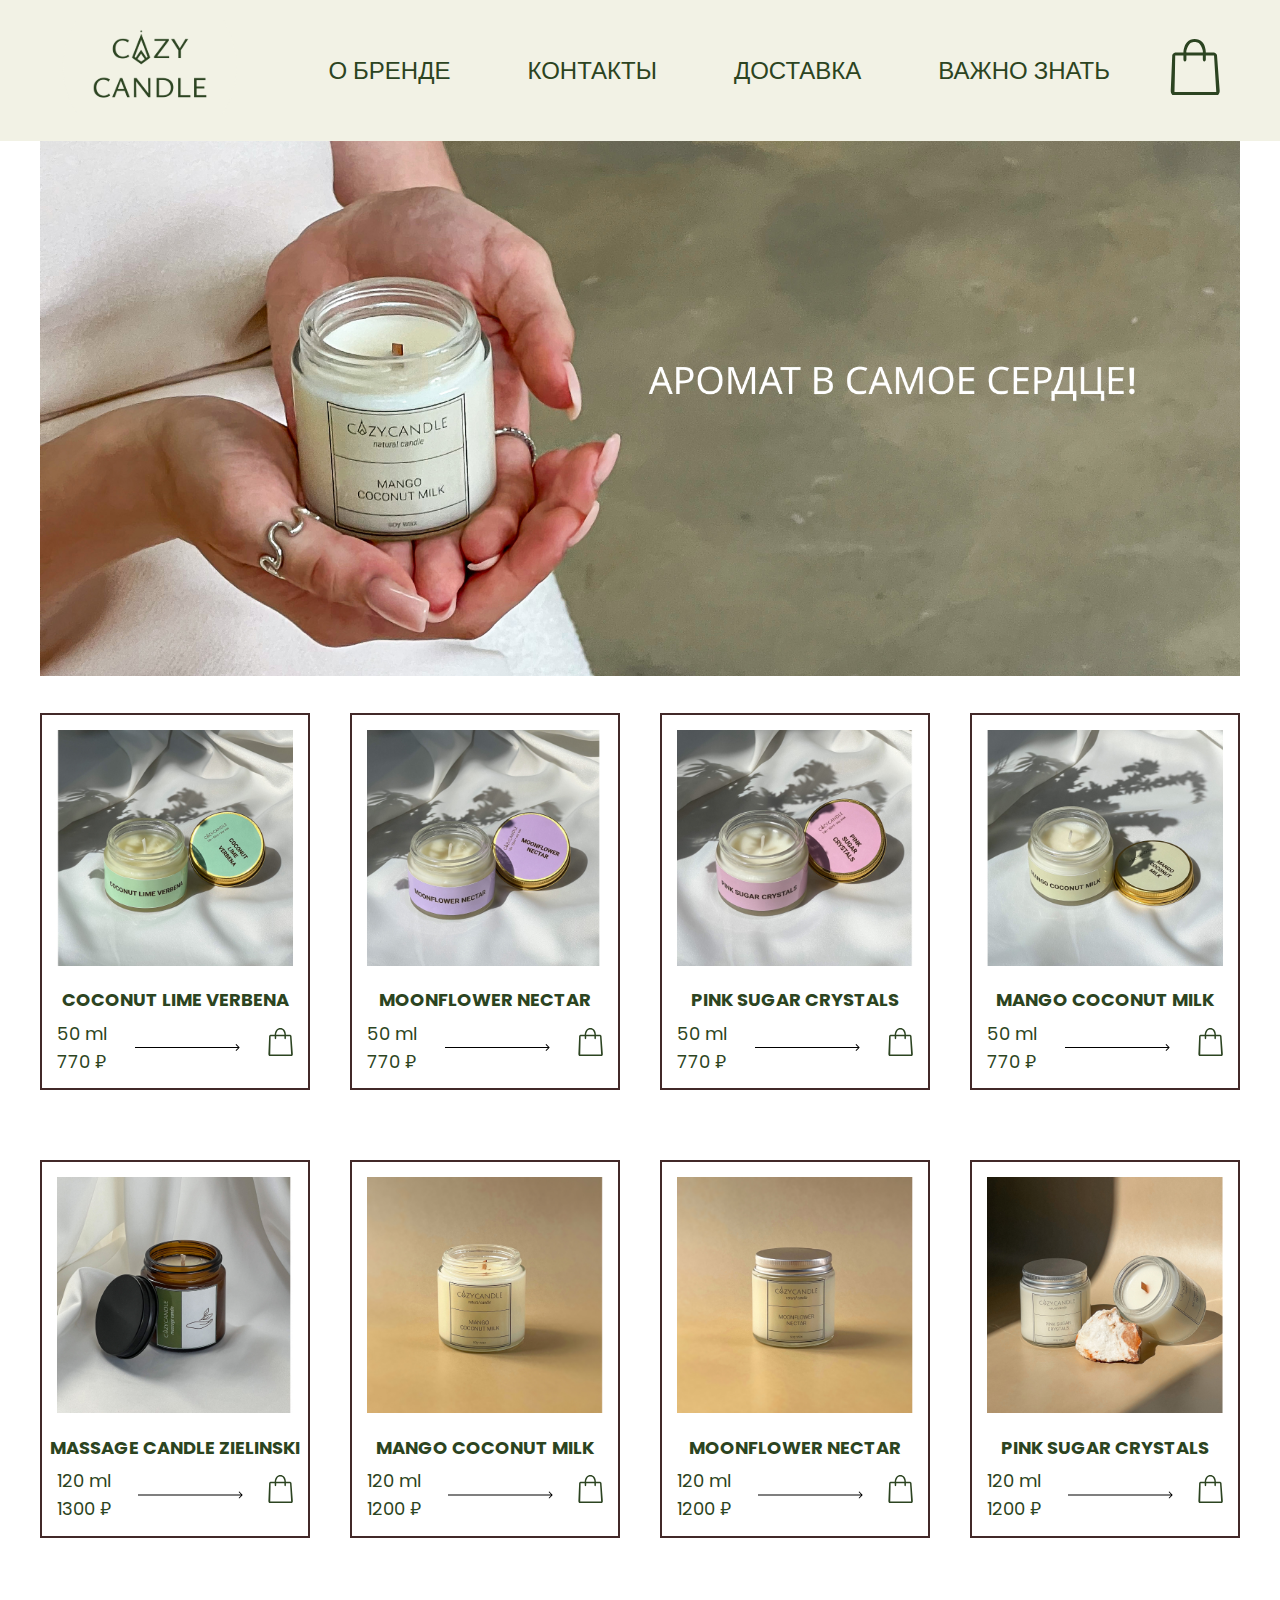
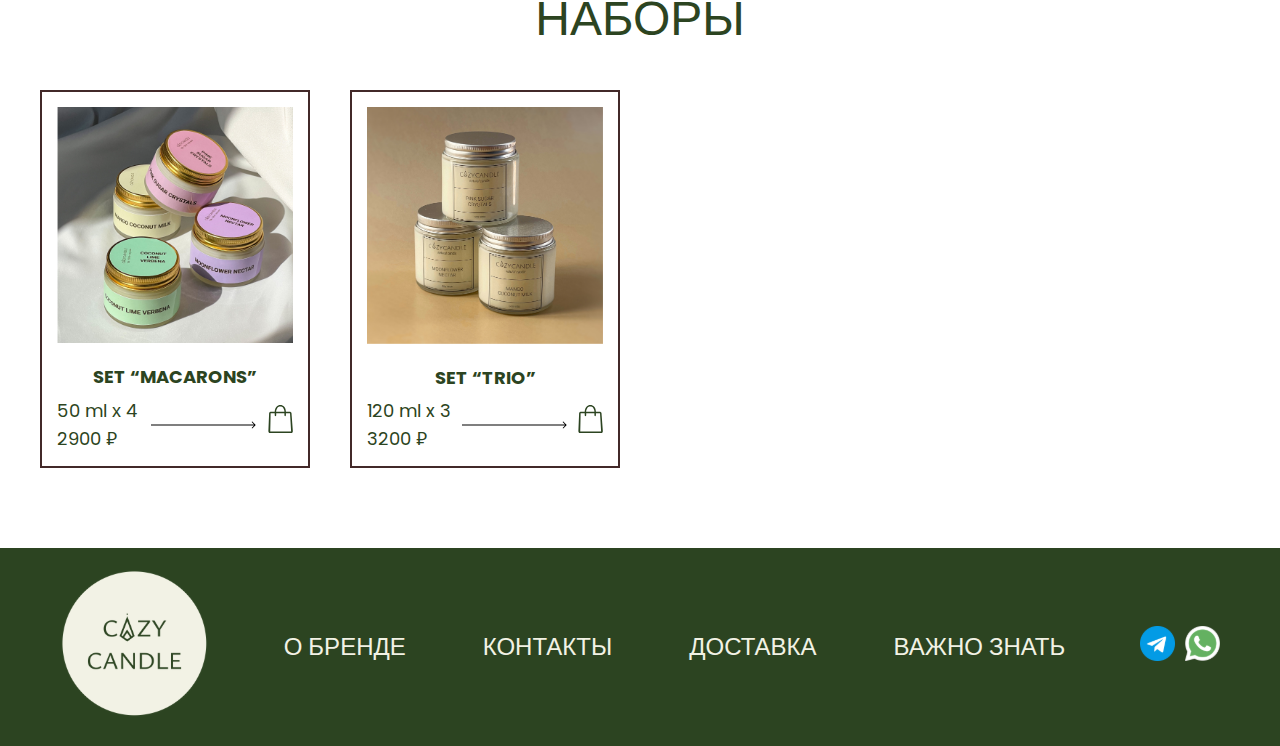
==== index.html @ 7d3a2fbf "разметка страниц, сделан хедер и футер" ====
<!DOCTYPE html>
<html lang="en">

<head>
  <meta charset="UTF-8">
  <meta http-equiv="X-UA-Compatible" content="IE=edge">
  <meta name="viewport" content="width=device-width, initial-scale=1.0">
  <title>Cozy Candle</title>
  <link rel="preconnect" href="https://fonts.googleapis.com">
  <link rel="preconnect" href="https://fonts.gstatic.com" crossorigin>
  <link href="https://fonts.googleapis.com/css2?family=Poppins:wght@200;300;400;500;600;700&display=swap"
    rel="stylesheet">
  <link rel="icon" type="imgage/x-icon" href="img/logo.svg">
  <link rel="stylesheet" href="css/reset.css">
  <link rel="stylesheet" href="css/main.css">
</head>

<body>
  <div class="wrapper">
    <header class="header">
      <div class="container">
        <div class="header__inner">
          <a href="index.html" class="logo">
            <img src="img/logo.svg" alt="logo" class="logo__img" width="180">
          </a>
          <nav class="menu">
            <ul class="menu__list">
              <li class="menu__list-item">
                <a href="brand.html" class="menu__list-link">О БРЕНДЕ</a>
              </li>
              <li class="menu__list-item">
                <a href="contacts.html" class="menu__list-link">КОНТАКТЫ</a>
              </li>
              <li class="menu__list-item">
                <a href="delivery.html" class="menu__list-link">ДОСТАВКА</a>
              </li>
              <li class="menu__list-item">
                <a href="important.html" class="menu__list-link">ВАЖНО ЗНАТЬ</a>
              </li>
            </ul>
            <a href="#" class="basket">
              <img src="img/bag.svg" alt="" class="basket__img">
              <!-- <span>12</span> -->
            </a>
          </nav>
        </div>
      </div>
    </header>

    <main class="main">
      <section class="top">
        <div class="container">
          <div class="top-background">
            <img src="img/background-1.jpg" alt="background">
          </div>
        </div>
      </section>
    

    <div class="container">
      <div class="tabs__content">
        <div class="tabs__content-item">
          <div class="card">
            <img src="img/card-1.jpg" alt="" class="card__img">
            <div class="card__content">
              <h4 class="card__title">COCONUT LIME VERBENA</h4>
              <div class="card__content-buy">
                <div class="card__content-info">
                  <p class="card__text">50 ml</p>
                  <p class="card__price">770 ₽</p>
                </div>
                <img class="card__content-line" src="img/line-1.svg" alt="line">
                <a href="#"><img src="img/bag.svg" alt="bag" class="card__content-bag"></a>
              </div>
            </div>
          </div>
          <div class="card">
            <img src="img/card-2.jpg" alt="" class="card__img">
            <div class="card__content">
              <h4 class="card__title">MOONFLOWER NECTAR</h4>
              <div class="card__content-buy">
                <div class="card__content-info">
                  <p class="card__text">50 ml</p>
                  <p class="card__price">770 ₽</p>
                </div>
                <img class="card__content-line" src="img/line-1.svg" alt="line">
                <a href="#"><img src="img/bag.svg" alt="bag" class="card__content-bag"></a>
              </div>
            </div>
          </div>
          <div class="card">
            <img src="img/card-3.jpg" alt="" class="card__img">
            <div class="card__content">
              <h4 class="card__title">PINK SUGAR CRYSTALS</h4>
              <div class="card__content-buy">
                <div class="card__content-info">
                  <p class="card__text">50 ml</p>
                  <p class="card__price">770 ₽</p>
                </div>
                <img class="card__content-line" src="img/line-1.svg" alt="line">
                <a href="#"><img src="img/bag.svg" alt="bag" class="card__content-bag"></a>
              </div>
            </div>
          </div>
          <div class="card">
            <img src="img/card-4.jpg" alt="" class="card__img">
            <div class="card__content">
              <h4 class="card__title">MANGO COCONUT MILK</h4>
              <div class="card__content-buy">
                <div class="card__content-info">
                  <p class="card__text">50 ml</p>
                  <p class="card__price">770 ₽</p>
                </div>
                <img class="card__content-line" src="img/line-1.svg" alt="line">
                <a href="#"><img src="img/bag.svg" alt="bag" class="card__content-bag"></a>
              </div>
            </div>
          </div>

          <div class="card">
            <img src="img/card-5.jpg" alt="" class="card__img">
            <div class="card__content">
              <h4 class="card__title">MASSAGE CANDLE ZIELINSKI</h4>
              <div class="card__content-buy">
                <div class="card__content-info">
                  <p class="card__text">120 ml</p>
                  <p class="card__price">1300 ₽</p>
                </div>
                <img class="card__content-line" src="img/line-1.svg" alt="line">
                <a href="#"><img src="img/bag.svg" alt="bag" class="card__content-bag"></a>
              </div>
            </div>
          </div>
          <div class="card">
            <img src="img/card-6.jpg" alt="" class="card__img">
            <div class="card__content">
              <h4 class="card__title">MANGO COCONUT MILK</h4>
              <div class="card__content-buy">
                <div class="card__content-info">
                  <p class="card__text">120 ml</p>
                  <p class="card__price">1200 ₽</p>
                </div>
                <img class="card__content-line" src="img/line-1.svg" alt="line">
                <a href="#"><img src="img/bag.svg" alt="bag" class="card__content-bag"></a>
              </div>
            </div>
          </div>
          <div class="card">
            <img src="img/card-7.jpg" alt="" class="card__img">
            <div class="card__content">
              <h4 class="card__title">MOONFLOWER NECTAR</h4>
              <div class="card__content-buy">
                <div class="card__content-info">
                  <p class="card__text">120 ml</p>
                  <p class="card__price">1200 ₽</p>
                </div>
                <img class="card__content-line" src="img/line-1.svg" alt="line">
                <a href="#"><img src="img/bag.svg" alt="bag" class="card__content-bag"></a>
              </div>
            </div>
          </div>
          <div class="card">
            <img src="img/card-8.jpg" alt="" class="card__img">
            <div class="card__content">
              <h4 class="card__title">PINK SUGAR CRYSTALS</h4>
              <div class="card__content-buy">
                <div class="card__content-info">
                  <p class="card__text">120 ml</p>
                  <p class="card__price">1200 ₽</p>
                </div>
                <img class="card__content-line" src="img/line-1.svg" alt="line">
                <a href="#"><img src="img/bag.svg" alt="bag" class="card__content-bag"></a>
              </div>
            </div>
          </div>
        </div>
        <h1 class="tabs__content-title">НАБОРЫ</h1>
        <div class="tabs__content">
          <div class="tabs__content-item">
            <div class="card">
              <img src="img/card-9.jpg" alt="" class="card__img">
              <div class="card__content">
                <h4 class="card__title">SET “Macarons”</h4>
                <div class="card__content-buy">
                  <div class="card__content-info">
                    <p class="card__text">50 ml х 4</p>
                    <p class="card__price">2900 ₽</p>
                  </div>
                  <img class="card__content-line" src="img/line-1.svg" alt="line">
                  <a href="#"><img src="img/bag.svg" alt="bag" class="card__content-bag"></a>
                </div>
              </div>
            </div>
            <div class="card">
              <img src="img/card-10.jpg" alt="" class="card__img">
              <div class="card__content">
                <h4 class="card__title">SET “TRIO”</h4>
                <div class="card__content-buy">
                  <div class="card__content-info">
                    <p class="card__text">120 ml x 3</p>
                    <p class="card__price">3200 ₽</p>
                  </div>
                  <img class="card__content-line" src="img/line-1.svg" alt="line">
                  <a href="#"><img src="img/bag.svg" alt="bag" class="card__content-bag"></a>
                </div>
              </div>
            </div>
          </div>
        </div>    
      </div>
      


    </div>
        
  </main>
    <footer class="footer">
      <div class="container">
        <div class="footer__inner">
          <div class="logo-f">
            <a href="index.html"><img src="img/logo-f.svg" alt="logo"></a>
          </div>
          <nav class="menu">
            <ul class="menu__footer-list">
              <li class="menu__list-item">
                <a href="brand.html" class="menu__footer-link">О БРЕНДЕ</a>
              </li>
              <li class="menu__list-item">
                <a href="contacts.html" class="menu__footer-link">КОНТАКТЫ</a>
              </li>
              <li class="menu__list-item">
                <a href="delivery.html" class="menu__footer-link">ДОСТАВКА</a>
              </li>
              <li class="menu__list-item">
                <a href="important.html" class="menu__footer-link">ВАЖНО ЗНАТЬ</a>
              </li>
            </ul>
          </nav>
          <div class="social">
            <a href="https://t.me/fancyschatz" class="tg"><img src="img/tg.svg" alt="tg"></a>
            <a href="https://wa.me/+79817318517" class="wt"><img src="img/wt.svg" alt="wt"></a>
          </div>
        </div>
      </div>
    </footer>
  </div>
  <script src="js/main.js"></script>
</body>

</html>
---- css/main.css ----
html {
  box-sizing: border-box;
}

*, *::after, *::before {
  box-sizing: inherit;
  margin: 0;
  padding: 0;
}

html, body {
  height: 100%;
}

ul {
  list-style-type: none;
}

a {
  text-decoration: none;
  color: inherit;
}

img {
  max-width: 100%;
}

.wrapper {
  min-height: 100%;
  display: flex;
  flex-direction: column;
}

.container {
  max-width: 1220px;
  margin: 0 auto;
  padding: 0 10px;
}

body {
  font-family: 'Poppins', sans-serif;
  font-size: 24px;
  font-weight: 400;
  line-height: 1.3;
  color: #2C4421;
}

.header {
  background-color: #F2F2E5;
}

.header__inner {
  display: flex;
  justify-content: space-between;
  text-align: center;
  padding: 20px;
}

.menu {
  display: flex;
  justify-content: space-between;
  align-items: center;
}

.menu__list, .menu__footer-list {
  display: flex;
  gap: 77px;
}

.menu__list-link {
  color: #2C4421;
  text-transform: uppercase;
  font-weight: 400;
}

.menu__list-link--active {
  text-decoration: underline;
}

.basket {
  position: relative;
}

.basket__img {
  width: 50px;
  margin-left: 60px;
}

.basket--on span {
  font-size: 11px;
  width: 18px;
  height: 18px;
  background-color: #422929;
  border-radius: 50%;
  color: #ffffff;
  display: flex;
  position: absolute;
  line-height: 0;
  align-items: center;
  bottom: 0;
  right: -2px;
  justify-content: center;
}



.footer {
  background-color: #2C4421;
}

.footer__inner {
  display: flex;
  justify-content: space-between;
  text-align: center;
  padding: 20px;
}

.menu__footer-link {
  color: #F2F2E5;
  text-transform: uppercase;
  font-weight: 400;
}

.menu__footer-link--active {
  text-decoration: underline;
}

.social {
  position: relative;
  display: flex;
  align-items: center;
  gap: 10px;
}

.top {
  margin-bottom: 30px;
}

.tabs__content {
  margin-bottom: 80px;
}

.card {
  border: 2px solid #422929;
  width: 270px;
}

.card__content-buy {
  display: flex;
  justify-content: space-between;
  padding-bottom: 15px;
}


.card__title {
  font-size: 18px;
  text-align: center;
  margin-bottom: 10px;
  text-transform: uppercase;
}

.card__img {
  padding: 15px;
}

.card__content-info {
  font-size: 18px;
    padding-left: 15px;
}

.card__text {
  margin-bottom: 5px;
}

.card__content-line {
  width: 105px;
}

.card__content-bag {
  width: 40px;
  padding-right: 15px;
  padding-top: 6px;
}


.tabs__content-item {
  display: grid;
  grid-template-columns: repeat(4, 1fr);
  gap: 70px 40px;
}

.tabs__content-title {
  margin-top: 50px;
  text-align: center;
  font-weight: 500;
  margin-bottom: 40px;
}
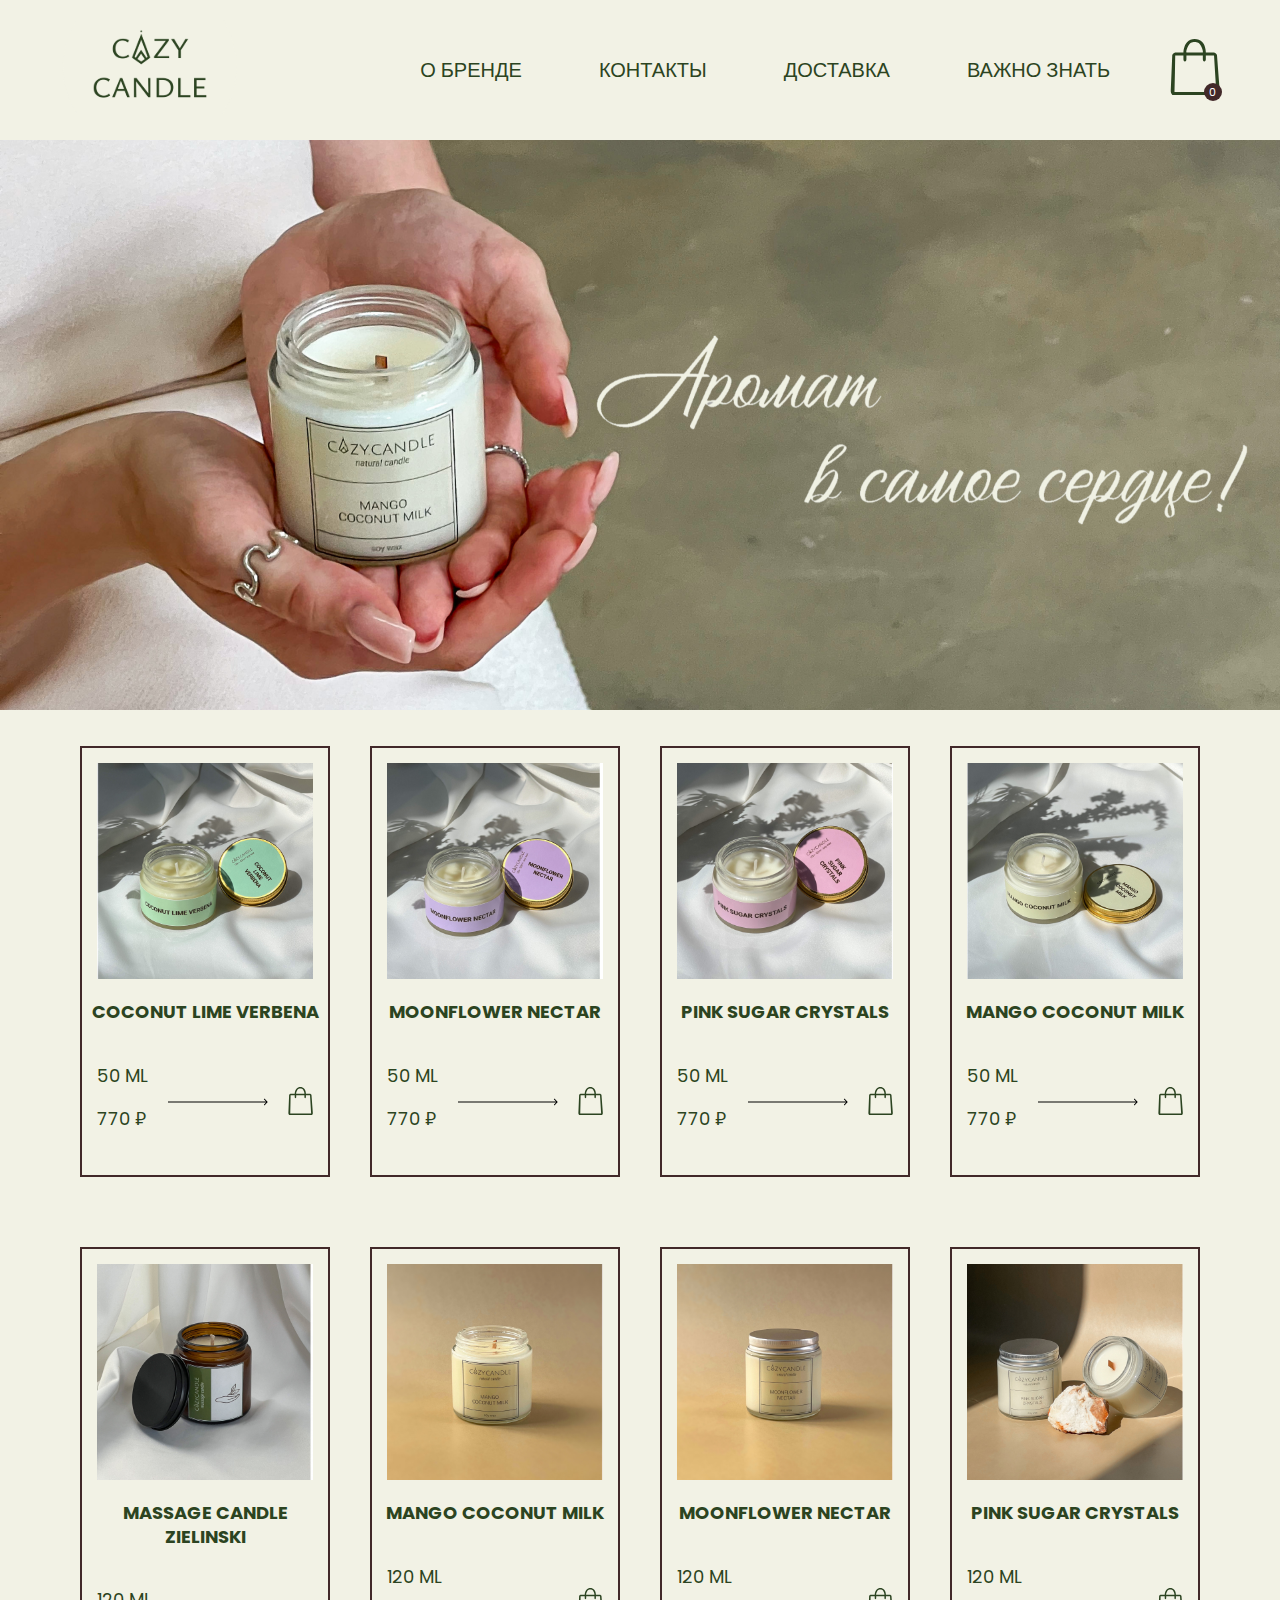
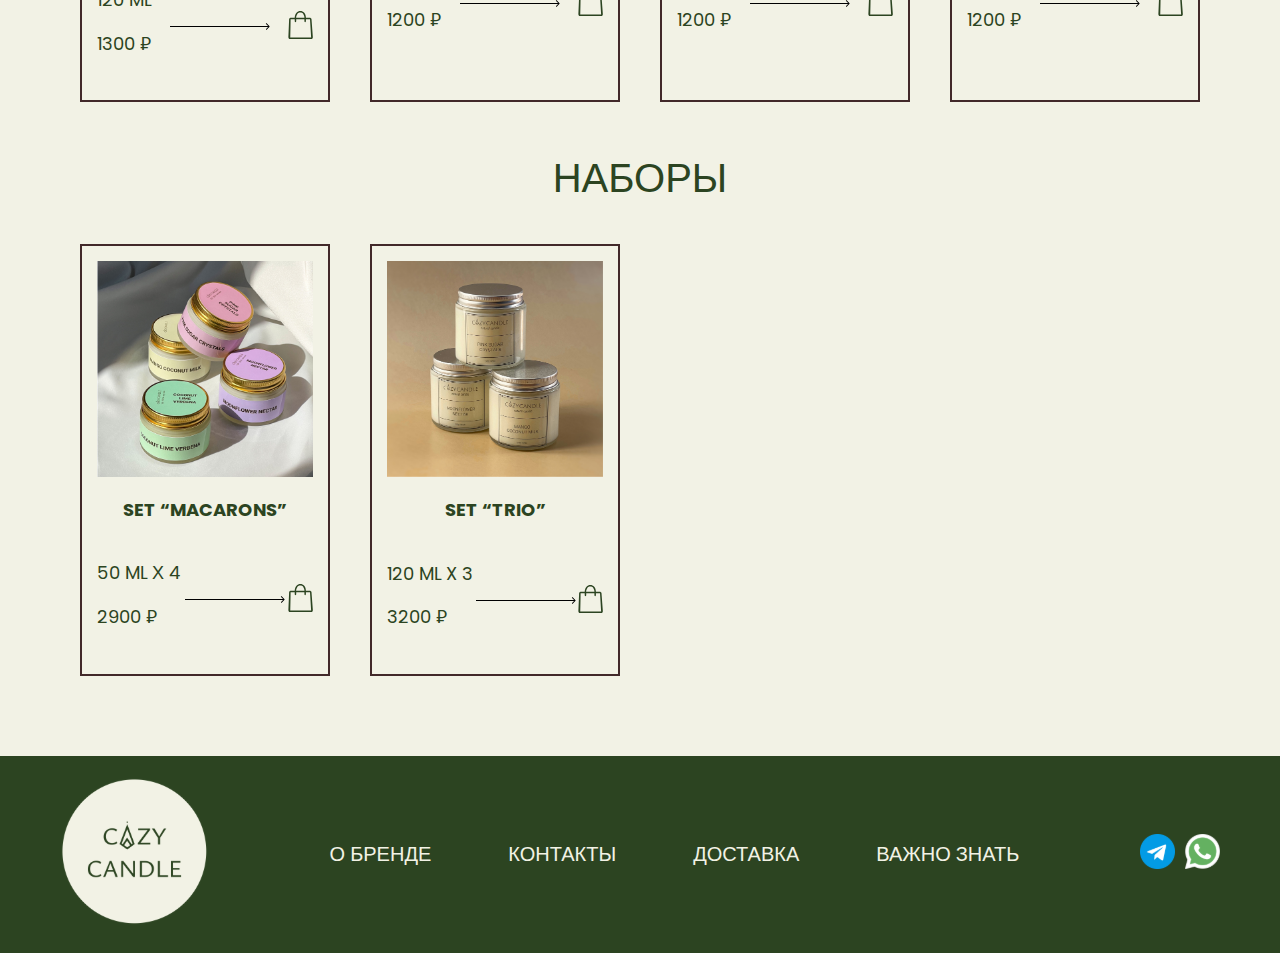
==== commit be72ef26: "сформированы основные страницы" ====
--- a/index.html
+++ b/index.html
@@ -10,7 +10,7 @@
   <link rel="preconnect" href="https://fonts.gstatic.com" crossorigin>
   <link href="https://fonts.googleapis.com/css2?family=Poppins:wght@200;300;400;500;600;700&display=swap"
     rel="stylesheet">
-  <link rel="icon" type="imgage/x-icon" href="img/logo.svg">
+  <link rel="icon" type="imgage/x-icon" href="img/logo-f.svg">
   <link rel="stylesheet" href="css/reset.css">
   <link rel="stylesheet" href="css/main.css">
 </head>
@@ -40,7 +40,7 @@
             </ul>
             <a href="#" class="basket">
               <img src="img/bag.svg" alt="" class="basket__img">
-              <!-- <span>12</span> -->
+              <span>0</span>
             </a>
           </nav>
         </div>
@@ -49,11 +49,7 @@
 
     <main class="main">
       <section class="top">
-        <div class="container">
-          <div class="top-background">
             <img src="img/background-1.jpg" alt="background">
-          </div>
-        </div>
       </section>
     
 
@@ -70,10 +66,14 @@
                   <p class="card__price">770 ₽</p>
                 </div>
                 <img class="card__content-line" src="img/line-1.svg" alt="line">
-                <a href="#"><img src="img/bag.svg" alt="bag" class="card__content-bag"></a>
-              </div>
-            </div>
-          </div>
+                <button  type="button" class="card__content-btn"><img src="img/bag.svg" alt="bag" class="card__content-bag"></button>
+              </div>
+            </div>
+          </div>
+
+
+
+
           <div class="card">
             <img src="img/card-2.jpg" alt="" class="card__img">
             <div class="card__content">
@@ -84,7 +84,7 @@
                   <p class="card__price">770 ₽</p>
                 </div>
                 <img class="card__content-line" src="img/line-1.svg" alt="line">
-                <a href="#"><img src="img/bag.svg" alt="bag" class="card__content-bag"></a>
+                <button  type="button" class="card__content-btn"><img src="img/bag.svg" alt="bag" class="card__content-bag"></button>
               </div>
             </div>
           </div>
@@ -98,7 +98,7 @@
                   <p class="card__price">770 ₽</p>
                 </div>
                 <img class="card__content-line" src="img/line-1.svg" alt="line">
-                <a href="#"><img src="img/bag.svg" alt="bag" class="card__content-bag"></a>
+                <button  type="button" class="card__content-btn"><img src="img/bag.svg" alt="bag" class="card__content-bag"></button>
               </div>
             </div>
           </div>
@@ -112,7 +112,7 @@
                   <p class="card__price">770 ₽</p>
                 </div>
                 <img class="card__content-line" src="img/line-1.svg" alt="line">
-                <a href="#"><img src="img/bag.svg" alt="bag" class="card__content-bag"></a>
+                <button  type="button" class="card__content-btn"><img src="img/bag.svg" alt="bag" class="card__content-bag"></button>
               </div>
             </div>
           </div>
@@ -127,7 +127,7 @@
                   <p class="card__price">1300 ₽</p>
                 </div>
                 <img class="card__content-line" src="img/line-1.svg" alt="line">
-                <a href="#"><img src="img/bag.svg" alt="bag" class="card__content-bag"></a>
+                <button  type="button" class="card__content-btn"><img src="img/bag.svg" alt="bag" class="card__content-bag"></button>
               </div>
             </div>
           </div>
@@ -141,7 +141,7 @@
                   <p class="card__price">1200 ₽</p>
                 </div>
                 <img class="card__content-line" src="img/line-1.svg" alt="line">
-                <a href="#"><img src="img/bag.svg" alt="bag" class="card__content-bag"></a>
+                <button  type="button" class="card__content-btn"><img src="img/bag.svg" alt="bag" class="card__content-bag"></button>
               </div>
             </div>
           </div>
@@ -155,7 +155,7 @@
                   <p class="card__price">1200 ₽</p>
                 </div>
                 <img class="card__content-line" src="img/line-1.svg" alt="line">
-                <a href="#"><img src="img/bag.svg" alt="bag" class="card__content-bag"></a>
+                <button  type="button" class="card__content-btn"><img src="img/bag.svg" alt="bag" class="card__content-bag"></button>
               </div>
             </div>
           </div>
@@ -169,7 +169,7 @@
                   <p class="card__price">1200 ₽</p>
                 </div>
                 <img class="card__content-line" src="img/line-1.svg" alt="line">
-                <a href="#"><img src="img/bag.svg" alt="bag" class="card__content-bag"></a>
+                <button  type="button" class="card__content-btn"><img src="img/bag.svg" alt="bag" class="card__content-bag"></button>
               </div>
             </div>
           </div>
@@ -187,7 +187,7 @@
                     <p class="card__price">2900 ₽</p>
                   </div>
                   <img class="card__content-line" src="img/line-1.svg" alt="line">
-                  <a href="#"><img src="img/bag.svg" alt="bag" class="card__content-bag"></a>
+                  <button  type="button" class="card__content-btn"><img src="img/bag.svg" alt="bag" class="card__content-bag"></button>
                 </div>
               </div>
             </div>
@@ -201,7 +201,13 @@
                     <p class="card__price">3200 ₽</p>
                   </div>
                   <img class="card__content-line" src="img/line-1.svg" alt="line">
-                  <a href="#"><img src="img/bag.svg" alt="bag" class="card__content-bag"></a>
+                  <button  type="button" 
+                  data-sb-id-or-vendor-code="1"
+                  data-sb-product-name="SET “TRIO”"
+                  data-sb-product-price="3200 ₽"
+                  data-sb-product-quantity="1"
+                  data-sb-product-img="img/card-10.jpg"
+                  class="card__content-btn"><img src="img/bag.svg" alt="bag" class="card__content-bag"></button>
                 </div>
               </div>
             </div>
@@ -244,7 +250,40 @@
       </div>
     </footer>
   </div>
+  
+  <script src="https://code.jquery.com/jquery-3.3.1.min.js"></script>
   <script src="js/main.js"></script>
+
+
+<link rel="stylesheet" href="smartbasket/css/smartbasket.min.css">
+
+<div class="basket"></div>
+
+<script src="./smartbasket/js/smartbasket.min.js"></script>
+
+	<script>
+		$(function () {
+			$('.basket').smbasket({
+				productElement: 'tabs__content-item',
+				buttonAddToBasket: 'card__content-btn',
+				productPrice: 'card__price',
+				productSize: 'card__text',
+				
+				productQuantityWrapper: 'product__quantity',
+				smartBasketMinArea: 'basket',
+				countryCode: '+7',
+				smartBasketCurrency: '₽',
+				smartBasketMinIconPath: './img/bag.svg',
+
+				agreement: {
+					isRequired: true,
+					isChecked: true,
+					isLink: 'https://artstranger.ru/privacy.html',
+				},
+				nameIsRequired: false,
+			});
+		});
+	</script>
 </body>
 
 </html>--- a/css/main.css
+++ b/css/main.css
@@ -25,6 +25,11 @@
   max-width: 100%;
 }
 
+p {
+  margin: 20px 0 30px;
+  text-transform: uppercase;
+}
+
 .wrapper {
   min-height: 100%;
   display: flex;
@@ -39,10 +44,11 @@
 
 body {
   font-family: 'Poppins', sans-serif;
-  font-size: 24px;
+  font-size: 20px;
   font-weight: 400;
   line-height: 1.3;
   color: #2C4421;
+  background-color: #F2F2E5;
 }
 
 .header {
@@ -86,7 +92,7 @@
   margin-left: 60px;
 }
 
-.basket--on span {
+.basket span {
   font-size: 11px;
   width: 18px;
   height: 18px;
@@ -133,6 +139,7 @@
 }
 
 .top {
+  margin: 0 auto;
   margin-bottom: 30px;
 }
 
@@ -142,13 +149,14 @@
 
 .card {
   border: 2px solid #422929;
-  width: 270px;
+  width: 250px;
 }
 
 .card__content-buy {
   display: flex;
   justify-content: space-between;
   padding-bottom: 15px;
+  padding-top: 10px;
 }
 
 
@@ -173,13 +181,12 @@
 }
 
 .card__content-line {
-  width: 105px;
+  width: 100px;
 }
 
 .card__content-bag {
   width: 40px;
   padding-right: 15px;
-  padding-top: 6px;
 }
 
 
@@ -187,6 +194,7 @@
   display: grid;
   grid-template-columns: repeat(4, 1fr);
   gap: 70px 40px;
+  padding: 0 40px;
 }
 
 .tabs__content-title {
@@ -194,4 +202,35 @@
   text-align: center;
   font-weight: 500;
   margin-bottom: 40px;
+}
+
+.card__content-btn {
+  border: none;
+  background-color: transparent;
+}
+
+.brand-info {
+  display: flex;
+  gap: 125px;
+  padding: 15px;
+  margin-bottom: 40px;
+}
+
+.brand-text {
+  width: 945px;
+}
+
+.image-text {
+  display: block;
+  margin: 0 auto;
+}
+
+.block-image {
+  width: 528px;
+  border: 2px solid #422929;
+  margin-top: 35px;
+}
+
+.contacts-info {
+  padding-top: 50px;
 }